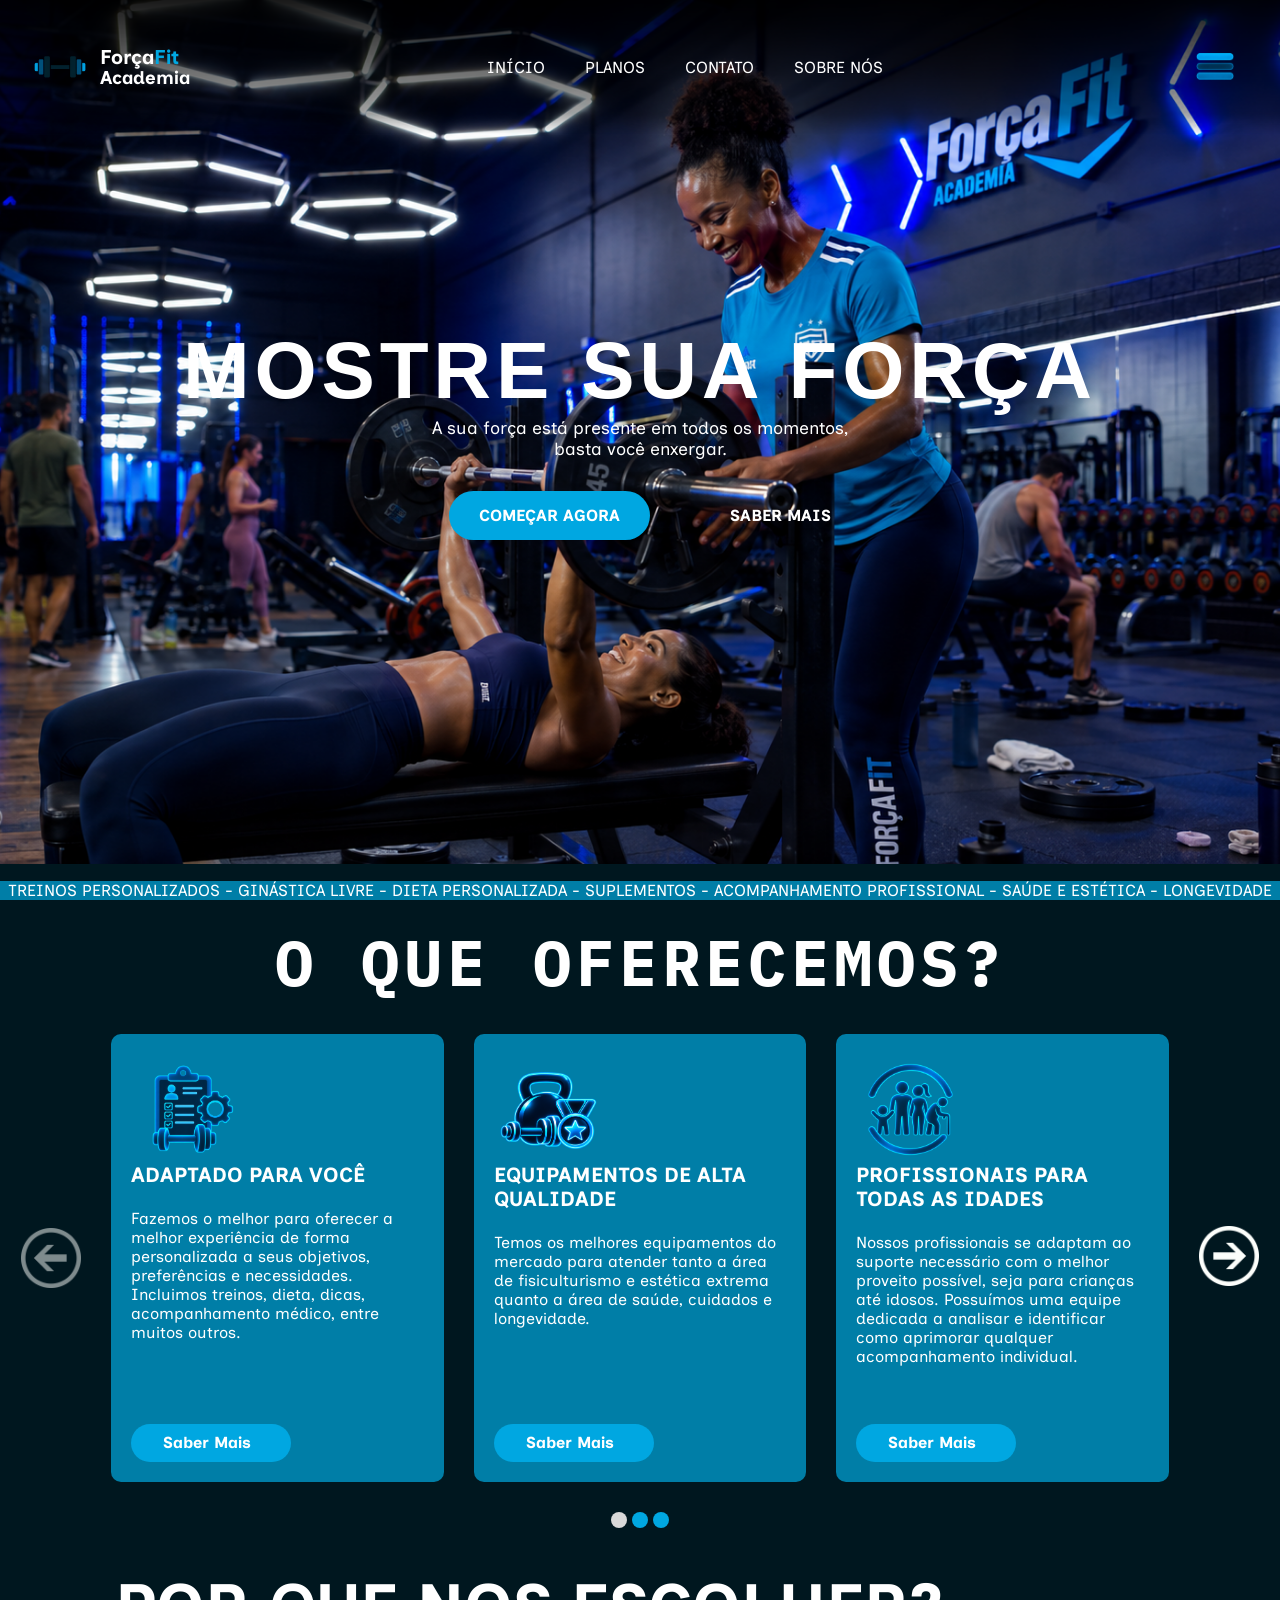
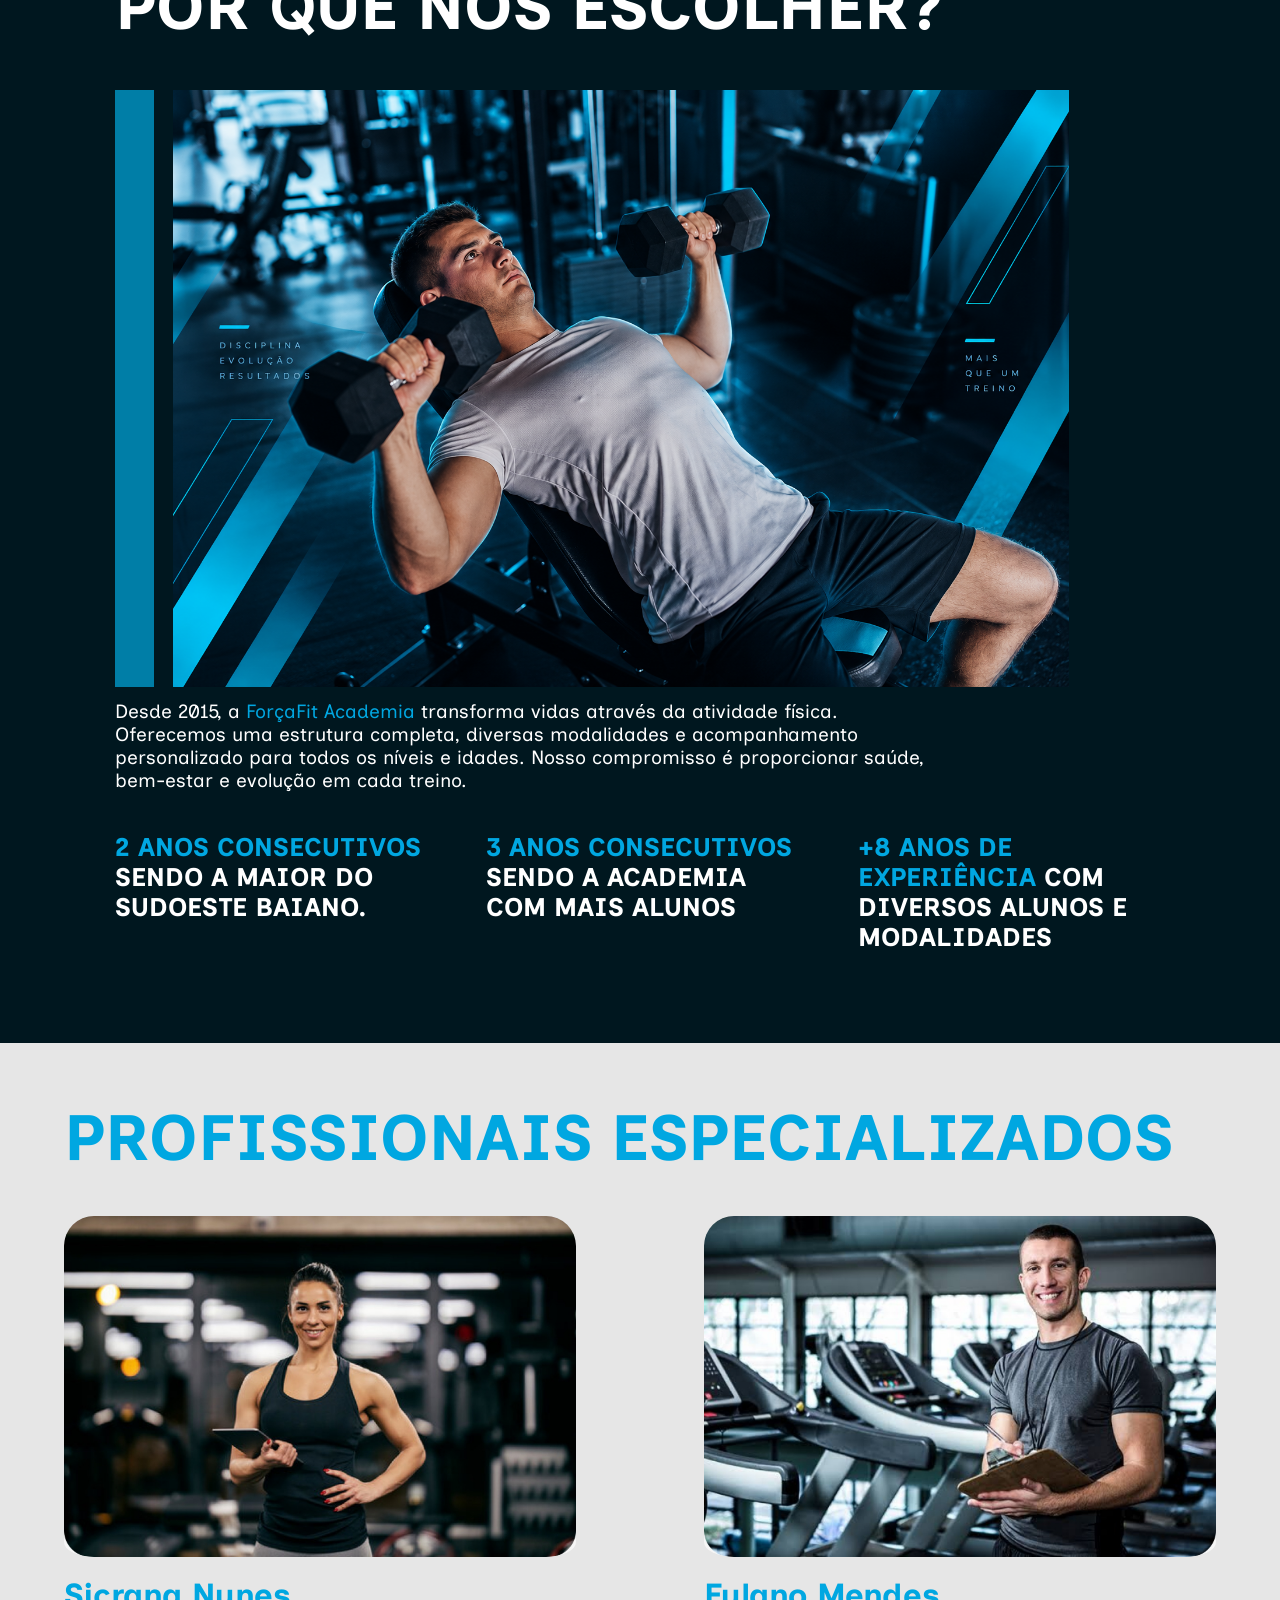
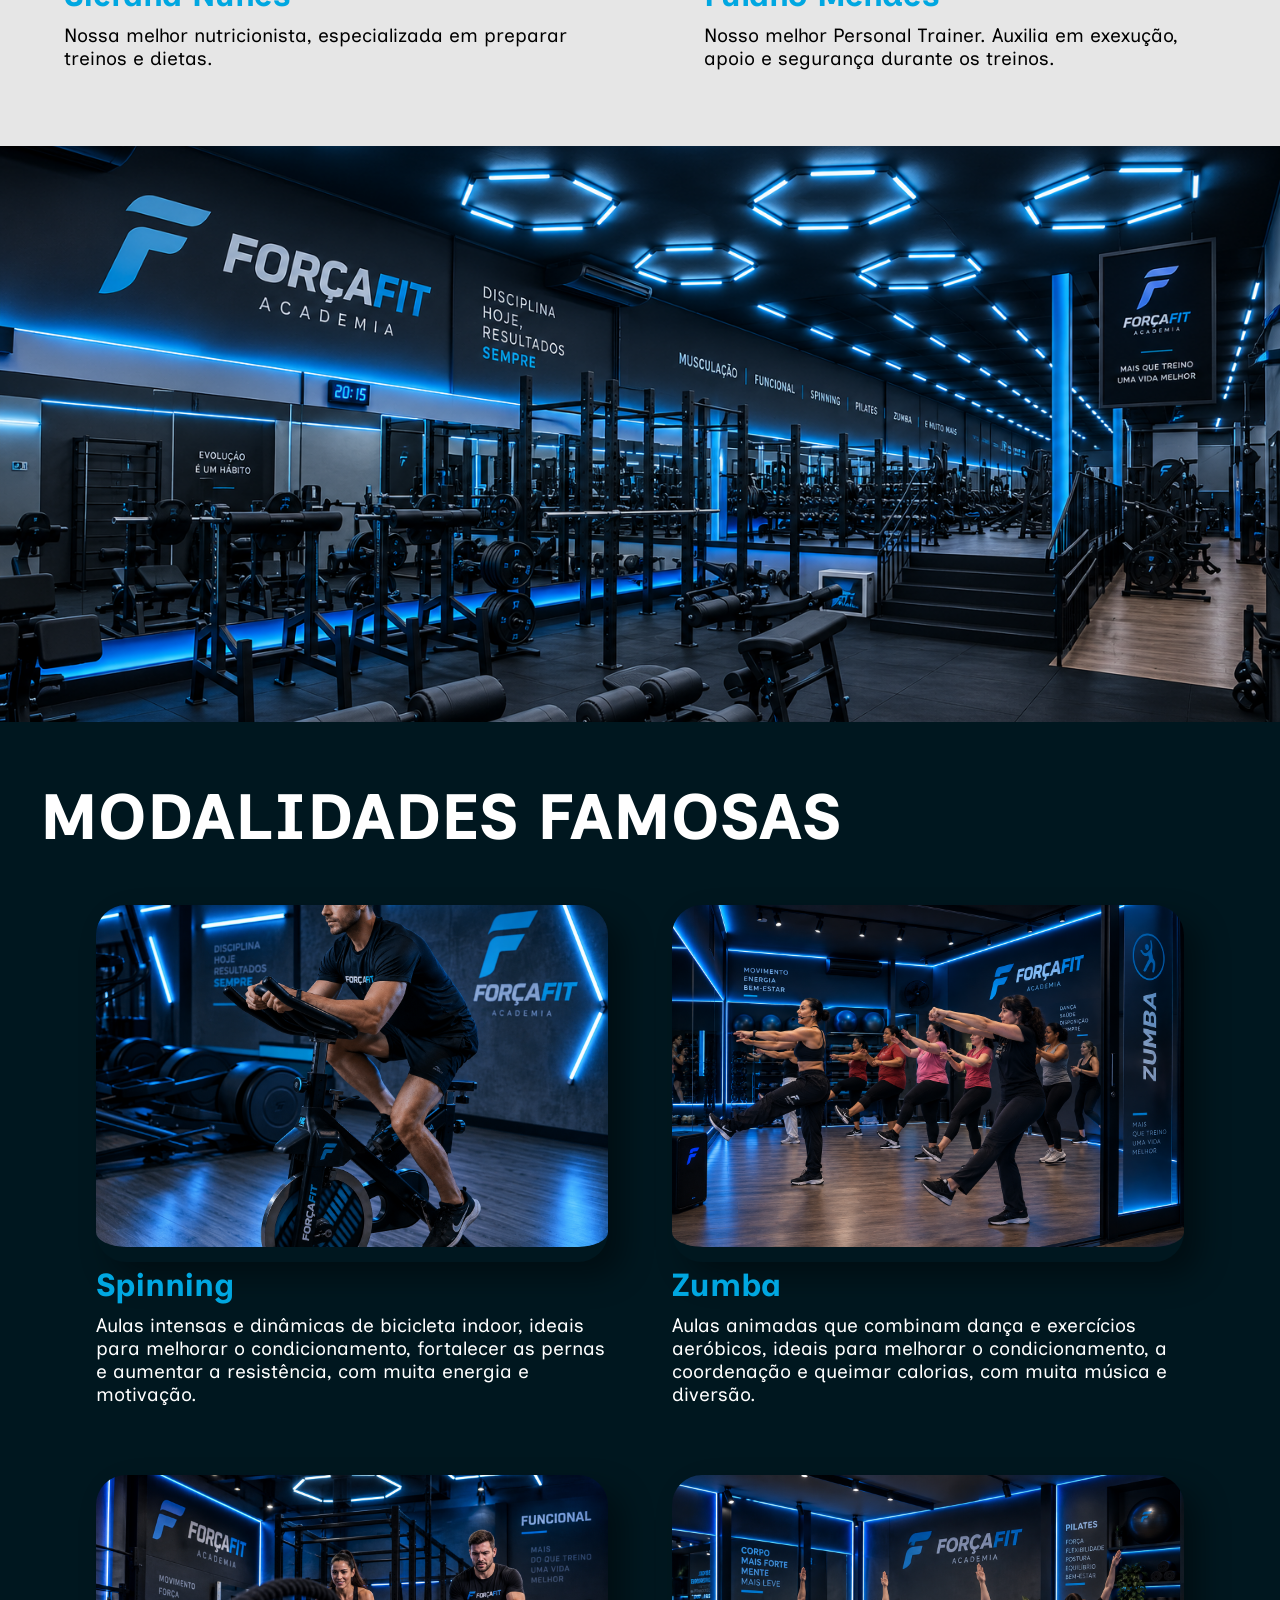
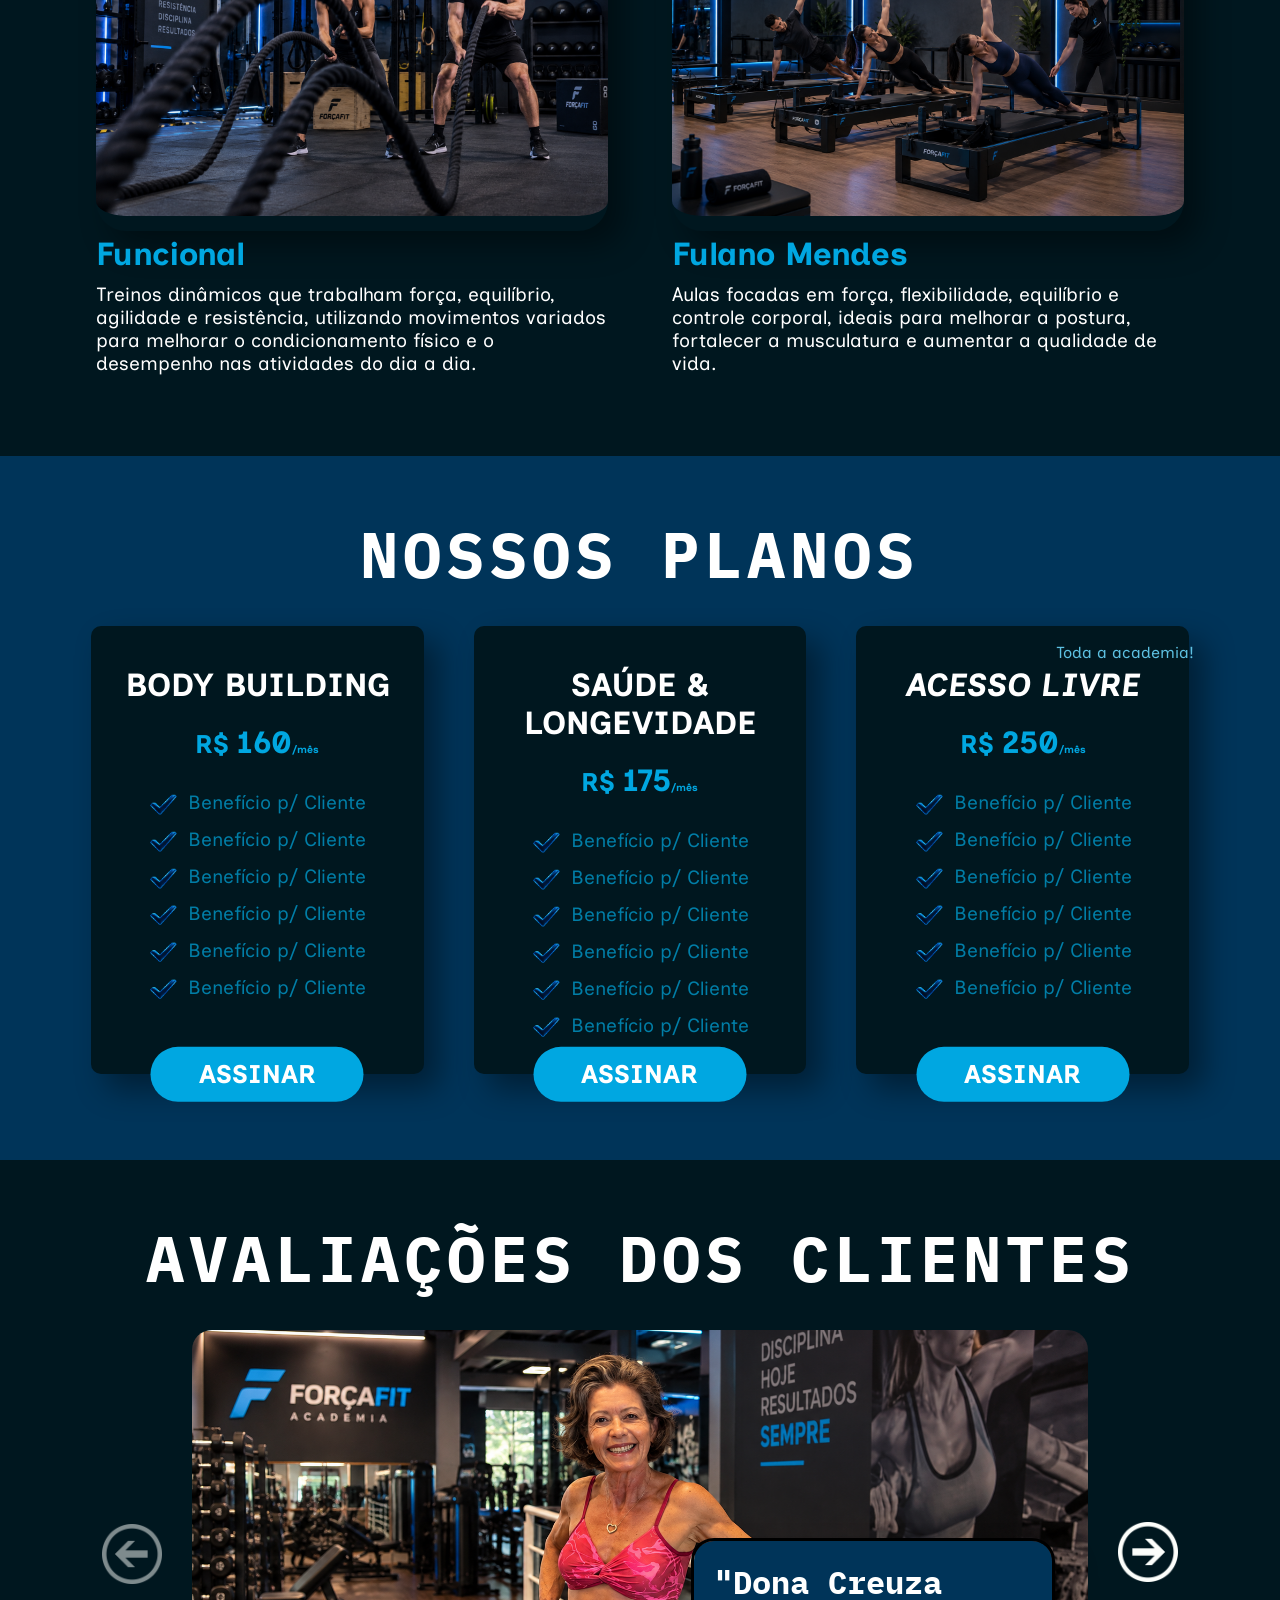
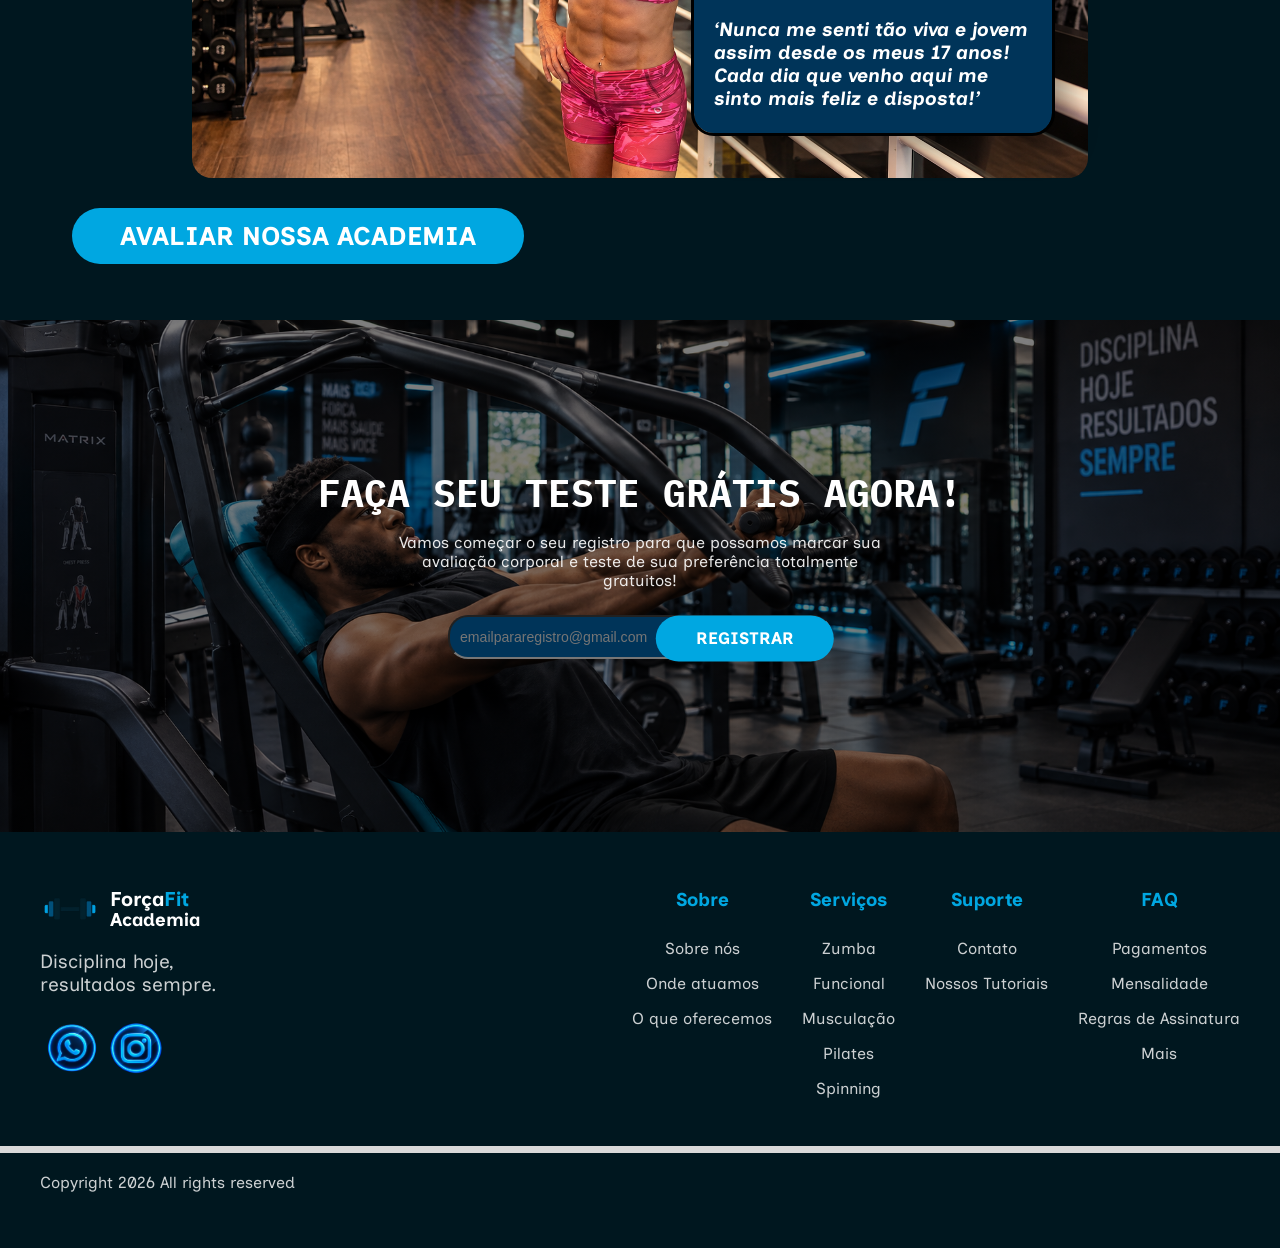
==== index.html @ 5129a32f "Lançamento" ====
<!DOCTYPE html>
<html lang="pt-br">
<head>
    <meta charset="UTF-8">
    <title>Página Inicial</title>

    <link rel="stylesheet" href="style.css">
    <link rel="preconnect" href="https://fonts.googleapis.com">
    <link rel="preconnect" href="https://fonts.gstatic.com" crossorigin>
    <link href="https://fonts.googleapis.com/css2?family=Inclusive+Sans:ital,wght@0,300..700;1,300..700&display=swap" rel="stylesheet">

    <link rel="preconnect" href="https://fonts.googleapis.com">
    <link rel="preconnect" href="https://fonts.gstatic.com" crossorigin>
    <link href="https://fonts.googleapis.com/css2?family=IBM+Plex+Mono:ital,wght@0,100;0,200;0,300;0,400;0,500;0,600;0,700;1,100;1,200;1,300;1,400;1,500;1,600;1,700&family=Inclusive+Sans:ital,wght@0,300..700;1,300..700&display=swap" rel="stylesheet">      
</head>
<body>

    <header id="cabecalho">
        <a href="index.html" class="logoacademia">
            <img src="Icones/Ícone de Halteres em Azul Turquesa.png">
            <div class="logotexto">
                <span class="linha1texto">Força<span class="azuldestaque">Fit</span></span>
                <span class="linha2texto">Academia</span>
            </div>
        </a>
        <nav>
            <ul class="menu">   
                <li><a href="index.html">INÍCIO</a></li>
                <li><a href="Páginas/planos.html">PLANOS</a></li>
                <li><a href="Páginas/contato.html">CONTATO</a></li>
                <li><a href="Páginas/sobre.html">SOBRE NÓS</a></li>
            </ul>
        </nav>
        <a href="/index.html"><img src="Icones/Ícone de menu neon azul.png" class="iconmenu"></a>
    </header>

    <main id="inicio">
    <h1 class="tituloprincipal">MOSTRE SUA FORÇA</h1>
    <p class="subtitulo">A sua força está presente em todos os momentos, basta você enxergar.</p>

    <div id="botoes-inicio">
        <a href="Páginas/planos.html" id="botao-principal">COMEÇAR AGORA</a>
        <a href="Páginas/sobre.html" id="botao-secundario">SABER MAIS</a>
    </div>

    <div id="trilho">TREINOS PERSONALIZADOS - GINÁSTICA LIVRE - DIETA PERSONALIZADA - SUPLEMENTOS - ACOMPANHAMENTO PROFISSIONAL - SAÚDE E ESTÉTICA - LONGEVIDADE</div>
    </main>

    <section id="areaprincipal">
        <div class="conteudo">
            <div id="principaisqualidades">
                <h1 class="titulo-centro">O QUE OFERECEMOS?</h1>
                <div class="qualidades">
                <img src="Icones/seta.png" class="botaonav">

                <div class="qualidadeselemento">
                <img src="Icones/Ícone Neon de Treino Personalizado.png" class="iconequalidade">
                <h3>ADAPTADO PARA VOCÊ</h3>
                <p class="subtitulo">Fazemos o melhor para oferecer a melhor experiência de forma personalizada a seus objetivos, preferências e necessidades. Incluimos treinos, dieta, dicas, acompanhamento médico, entre muitos outros.</p>
                <a href="Páginas/sobre.html" class="botaocard">Saber Mais</a>
                </div>
                <div class="qualidadeselemento">
                <img src="Icones/Ícone Neon de Fitness_ Kettlebell, Halter e Medalha.png" class="iconequalidade">
                <h3>EQUIPAMENTOS DE ALTA QUALIDADE</h3>
                <p class="subtitulo">Temos os melhores equipamentos do mercado para atender tanto a área de fisiculturismo e estética extrema quanto a área de saúde, cuidados e longevidade. </p>
                <a href="Páginas/sobre.html" class="botaocard">Saber Mais</a>
                </div>
                <div class="qualidadeselemento">
                <img src="Icones/Ícone Neon de Comunidade para Todas as Idades.png" class="iconequalidade">
                <h3>PROFISSIONAIS PARA TODAS AS IDADES</h3>
                <p class="subtitulo">Nossos profissionais se adaptam ao suporte necessário com o melhor proveito possível, seja para crianças até idosos. Possuímos uma equipe dedicada a analisar e identificar como aprimorar qualquer acompanhamento individual.</p>
                <a href="Páginas/sobre.html" class="botaocard">Saber Mais</a>
                </div>

                <a href="index.html"><img src="Icones/seta.png" class="botaonav2"></a>  
                
                </div>
                <div class="indicadores">
                        <div class="bolinhadestaque"></div>
                        <div class="bolinha"></div>
                        <div class="bolinha"></div>
                </div>
            </div>
            <section id="sobreaacademia">
                <h1 class="titulo">POR QUE NOS ESCOLHER?</h1>
                <div class = "imagemdestaque">
                    <div></div>
                    <img src="Imagens/Força em Azul Retrocesso.png">
                </div>
                <p>Desde 2015, a <span class="azuldestaque">ForçaFit Academia</span> transforma vidas através da atividade física. Oferecemos uma estrutura completa, diversas modalidades e acompanhamento personalizado para todos os níveis e idades. Nosso compromisso é proporcionar saúde, bem-estar e evolução em cada treino.</p>

                <div id="experiencias">
                    <h2 class="sobretitulo"><span class="azuldestaque">2 ANOS CONSECUTIVOS</span> SENDO A MAIOR DO SUDOESTE BAIANO.</h2>
                    <h2 class="sobretitulo"><span class="azuldestaque">3 ANOS CONSECUTIVOS</span> SENDO A ACADEMIA COM MAIS ALUNOS </h2>
                    <h2 class="sobretitulo"><span class="azuldestaque">+8 ANOS DE EXPERIÊNCIA</span> COM DIVERSOS ALUNOS E MODALIDADES</h2>
                </div>
            </section>
        </div>
    </section>

    <section id="areaprofissionais">
        <div class="conteudo">
            <h1 class="titulo"><span class="azuldestaque">PROFISSIONAIS ESPECIALIZADOS</span></h1>
            <div class="profissionais">
                <div class="infoprofissional">
                    <img src="Imagens/sicrana.png">
                    <h2 class="azuldestaque">Sicrana Nunes</h2>
                    <p>Nossa melhor nutricionista, especializada em preparar treinos e dietas.</p>
                </div>
                <div class="infoprofissional">
                    <img src="Imagens/image.png">
                    <h2 class="azuldestaque">Fulano Mendes</h2>
                    <p>Nosso melhor Personal Trainer. Auxilia em exexução, apoio e segurança durante os treinos.</p>
                </div>
            </div>
        </div>
    </section>

    <div id="divisao"></div>

    <section id="areamodalidades">
        <div class="conteudo">
            <h1 class="titulo">MODALIDADES FAMOSAS</h1>
            <div class="modalidades">
                <div class="infomodalidade">
                    <img src="Imagens/Treino Intenso na ForçaFit.png">
                    <h2 class="azuldestaque">Spinning</h2>
                    <p>Aulas intensas e dinâmicas de bicicleta indoor, ideais para melhorar o condicionamento, fortalecer as pernas e aumentar a resistência, com muita energia e motivação.</p>
                </div>
                <div class="infomodalidade">
                    <img src="Imagens/Aula de Zumba em Estúdio Neon.png">
                    <h2 class="azuldestaque">Zumba</h2>
                    <p>Aulas animadas que combinam dança e exercícios aeróbicos, ideais para melhorar o condicionamento, a coordenação e queimar calorias, com muita música e diversão.</p>
                </div>
                <div class="infomodalidade">
                    <img src="Imagens/Treino Funcional com Cordas na ForçaFit.png">
                    <h2 class="azuldestaque">Funcional</h2>
                    <p>Treinos dinâmicos que trabalham força, equilíbrio, agilidade e resistência, utilizando movimentos variados para melhorar o condicionamento físico e o desempenho nas atividades do dia a dia.</p>
                </div>
                <div class="infomodalidade">
                    <img src="Imagens/Estúdio Pilates ForçaFit em Azul.png">
                    <h2 class="azuldestaque">Fulano Mendes</h2>
                    <p>Aulas focadas em força, flexibilidade, equilíbrio e controle corporal, ideais para melhorar a postura, fortalecer a musculatura e aumentar a qualidade de vida.</p>
                </div>
            </div>
        </div>
    </section>

    <section id="areaplanos">
        <div class="conteudo">
            <div id="principaisqualidades">
                <h1 class="titulo-centro">NOSSOS PLANOS</h1>
                <div class="planos">

                <div class="infoplano">
                <h2>BODY BUILDING</h3>
                <h3 class="azuldestaque">R$ <span class="textograudo">160</span><span class="textomiudo">/mês</span></h3>
                
                <ul>
                    <li><img src="Icones/Ícone de Check Neon Futurista.png">Benefício p/ Cliente</li>
                    <li><img src="Icones/Ícone de Check Neon Futurista.png">Benefício p/ Cliente</li>
                    <li><img src="Icones/Ícone de Check Neon Futurista.png">Benefício p/ Cliente</li>
                    <li><img src="Icones/Ícone de Check Neon Futurista.png">Benefício p/ Cliente</li>
                    <li><img src="Icones/Ícone de Check Neon Futurista.png">Benefício p/ Cliente</li>
                    <li><img src="Icones/Ícone de Check Neon Futurista.png">Benefício p/ Cliente</li>
                </ul>

                <a href="Páginas/planos.html" class="botaoplano">ASSINAR</a>


                </div>
                <div class="infoplano">
                <h2>SAÚDE & LONGEVIDADE</h3>
                <h3 class="azuldestaque">R$ <span class="textograudo">175</span><span class="textomiudo">/mês</span></h3>
                
                <ul>
                    <li><img src="Icones/Ícone de Check Neon Futurista.png">Benefício p/ Cliente</li>
                    <li><img src="Icones/Ícone de Check Neon Futurista.png">Benefício p/ Cliente</li>
                    <li><img src="Icones/Ícone de Check Neon Futurista.png">Benefício p/ Cliente</li>
                    <li><img src="Icones/Ícone de Check Neon Futurista.png">Benefício p/ Cliente</li>
                    <li><img src="Icones/Ícone de Check Neon Futurista.png">Benefício p/ Cliente</li>
                    <li><img src="Icones/Ícone de Check Neon Futurista.png">Benefício p/ Cliente</li>
                </ul>

                <a href="Páginas/planos.html" class="botaoplano">ASSINAR</a>


                </div>
                <div class="infoplano">
                <h2><em>ACESSO LIVRE</em></h3>
                <p class="azulclarodestaque">Toda a academia!</p>
                <h3 class="azuldestaque">R$ <span class="textograudo">250</span><span class="textomiudo">/mês</span></h3>
                
                <ul>
                    <li><img src="Icones/Ícone de Check Neon Futurista.png">Benefício p/ Cliente</li>
                    <li><img src="Icones/Ícone de Check Neon Futurista.png">Benefício p/ Cliente</li>
                    <li><img src="Icones/Ícone de Check Neon Futurista.png">Benefício p/ Cliente</li>
                    <li><img src="Icones/Ícone de Check Neon Futurista.png">Benefício p/ Cliente</li>
                    <li><img src="Icones/Ícone de Check Neon Futurista.png">Benefício p/ Cliente</li>
                    <li><img src="Icones/Ícone de Check Neon Futurista.png">Benefício p/ Cliente</li>
                </ul>

                <a href="Páginas/planos.html" class="botaoplano">ASSINAR</a>


                </div>
                </div>
            </div>
        </div>
    </section>

    <section id="areaavaliacao">
        <div class="conteudo">
            <div id="divavaliacao">
                <h1 class="titulo-centro">AVALIAÇÕES DOS CLIENTES</h1>
                <div class="avaliacoes">
                <img src="Icones/seta.png" class="botaonav">

                <div class="imgavaliacao">

                    <div>
                        <h1 class="tituloavaliacao">"Dona Creuza</h1>
                        <p class="textoavaliacao"><em>‘Nunca me senti tão viva e jovem assim desde os meus 17 anos! Cada dia que venho aqui me sinto mais feliz e disposta!’</em></p>
                    </div>

                </div>

                <a href="index.html"><img src="Icones/seta.png" class="botaonav2"></a>  
                
                </div>

                <a href="Páginas/avaliar.html" id="botaoavaliar">AVALIAR NOSSA ACADEMIA</a>
            </div>
        </div>
    </section>

    <section id="areacadastro">
    <h1 class="titulocadastro">FAÇA SEU TESTE GRÁTIS AGORA!</h1>
    <p class="subtitulocadastro">Vamos começar o seu registro para que possamos marcar sua avaliação corporal e teste de sua preferência totalmente gratuitos!</p>

    <form id="formregistro">
        <input type="email" placeholder="emailpararegistro@gmail.com">
        <a href="Páginas/registro.html" id="botaoregistro">REGISTRAR</a>
    <form>
    </section>

    <footer>
        <div class="conteudo">
            <div id="rodape">
                <div id="redesfooter">

                <a href="index.html" class="logoacademia">

                <img src="Icones/Ícone de Halteres em Azul Turquesa.png">

                <div class="logotexto">
                <span class="linha1texto">Força<span class="azuldestaque">Fit</span></span>
                <span class="linha2texto">Academia</span>
                </div>

                </a>

                <p>Disciplina hoje, resultados sempre.</p>

                <div>
                    <a href="Páginas/whatsapp.html"><img src="Icones/Ícone WhatsApp Neon Azul Futurista.png"></a>
                    <a href="https://www.instagram.com/iphonesprimebdo/"><img src="Icones/Ícone Instagram Neon Azul Glossy.png"></a>
                </div>
                </div>

                <div id="opcoesrodape">
                    <div>
                        <h3 class="azuldestaque">Sobre</h3>
                        <ul>
                            <li><a href="Páginas/sobre.html">Sobre nós</a></li>
                            <li><a href="Páginas/sobre.html">Onde atuamos</a></li>
                            <li><a href="Páginas/sobre.html">O que oferecemos</a></li>
                        </ul>
                    </div>
                    <div>
                        <h3 class="azuldestaque">Serviços</h3>
                        <ul>
                            <li><a href="Páginas/planos.html">Zumba</a></li>
                            <li><a href="Páginas/planos.html">Funcional</a></li>
                            <li><a href="Páginas/planos.html">Musculação</a></li>
                            <li><a href="Páginas/planos.html">Pilates</a></li>
                            <li><a href="Páginas/planos.html">Spinning</a></li>
                        </ul>
                    </div>
                    <div>
                        <h3 class="azuldestaque">Suporte</h3>
                        <ul>
                            <li><a href="Páginas/sobre.html">Contato</a></li>
                            <li><a href="Páginas/sobre.html">Nossos Tutoriais</a></li>
                        </ul>
                    </div>
                    <div>
                        <h3 class="azuldestaque">FAQ</h3>
                        <ul>
                            <li><a href="Páginas/sobre.html">Pagamentos</a></li>
                            <li><a href="Páginas/sobre.html">Mensalidade</a></li>
                            <li><a href="Páginas/sobre.html">Regras de Assinatura</a></li>
                            <li><a href="Páginas/sobre.html">Mais</a></li>
                        </ul>
                    </div>
                </div>
            </div>

            <div id="divisaocopyright"> <!--divisão pro copyright tlgd--> </div>
            <p>Copyright 2026 All rights reserved</p>
        </div>
    </footer>

</body>
</html>
---- style.css ----
*
{
    padding: 0;
    margin: 0;
    box-sizing: border-box;
}

body {
  font-family: "Inclusive Sans", sans-serif;
}

#cabecalho {
    position: fixed;
    top: 0;
    left: 0;
    width: 100%;
    box-sizing: border-box;
    padding: 30px 30px;
    display: flex;
    justify-content: space-between;
    align-items: center;
    background: linear-gradient(to bottom, rgba(0, 0, 0, 0.9), rgba(0, 0, 0, 0.35) 85%, rgba(0, 0, 0, 0) 100%);
    z-index: 10;
}

.logoacademia {
    display: flex;
    align-items: center;
    gap: 10px;
    text-decoration: none;
    color: white;
}

.logoacademia img {
    width: 60px;
}

.logotexto {
    display: flex;
    flex-direction: column;
    line-height: 1.1;
}

.linha1texto {
    font-size: 1.25rem;
    font-weight: bold;
}

.linha2texto {
    font-size: 1.15rem;
    font-weight: bold;
}

.azuldestaque {
    color: #00A7E1;
}

.menu {
    display: flex;
    gap: 40px;
    list-style: none;
    margin: 0;
    padding: 0;
}

.menu a{
    color: white;
    text-decoration: none;
}

.iconmenu {
    width: 70px;
    height: 70px;
}

#inicio
{
    background-image: url("Imagens/MainImg.png");
    background-size: cover;
    background-position: 75% center;

    min-width: 100vh;
    min-height: 96vh;

    display: flex;
    align-items: center;
    flex-direction: column;
    justify-content: center;
    text-align: center;

    color: white;
}

.tituloprincipal
{
    font-size: 5rem;
    font-family: Impact, sans-serif;
    font-style: normal; 
    letter-spacing: .3rem;
}

.subtitulo
{
    font-size: 1.1rem;
    max-width: 28rem;
}

#botoes-inicio {
  padding-top: 2rem;
  display: flex;
  align-items: center;
  gap: 80px;
}

#botao-principal {
  background-color: #00A7E1;
  color: white;
  text-decoration: none;
  padding: 15px 30px;
  border-radius: 30px;
  font-weight: bold;
}

#botao-secundario {
  color: white;
  text-decoration: none;
  font-weight: bold;
}

#trilho {
    background-color: #007EA7;
    position: absolute;
    bottom: 0;
    width: 100%;
    z-index: 2;
    font-size: 1rem;
}

#areaprincipal
{
    background-color: #00171F; 
    color: white;
    z-index: 3;
}

.conteudo 
{
    display: flex;
    flex-direction: column;
    align-items: center;
    gap: 20px;
    padding: 3.5rem 2.5rem; 
}

.qualidades
{
    padding: 30px;
    display: flex;
    flex-direction: row;
    align-items: center;
    gap: 30px;
}

.qualidadeselemento
{
    display: flex;
    flex-direction: column;
    width: 26vw;
    min-height: 35vw;
    aspect-ratio: 1 / 1;
    border-radius: 10px;
    background-color: #007EA7;
    padding: 20px;
    overflow: hidden; /* olha só, isso aqui é bom para esconder conteúdo de dentro que querer sair (caso mexa na janela) */
}

.qualidadeselemento > a
{
    margin-top: auto;
}

.qualidadeselemento > h3
{
    font-size: 1.6vw;
    padding-bottom: 1.4rem;
}

.qualidadeselemento > p
{
    font-size: 1.25vw;
    padding-bottom: 1.8rem;
}

.iconequalidade
{
    width: 8.5vw;
}

.botaocard {
  background-color: #00A7E1;
  color: white;
  text-decoration: none;
  max-width: 10rem;
  max-height: 5rem;
  padding: .6rem 2rem;
  border-radius: 30px;
  font-weight: bold;
}

.titulo
{
    align-self: flex-start;
    font-size: 4rem;
    font-style: normal; 
}

.botaonav
{
    width: 60px;
    height: 60px;
    filter: invert(1);
    opacity: .5;
}

.botaonav2 
{
    width: 60px;
    height: 60px;
    /* precisei usar esse tal de "filter" porque não achei a imagem certa pra colocar */
    filter: invert(1);
    transform: rotate(180deg);
}

.indicadores
{
    display: flex;
    flex-direction: row;
    align-items: center;
    gap: 5px;
}

.bolinha {
  width: 1rem;
  height: 1rem;
  background-color: #00A7E1;
  border-radius: 50%;
}
.bolinhadestaque {
  width: 1rem;
  height: 1rem;
  background-color: #D9D9D9;
  border-radius: 50%;
}

#principaisqualidades
{
    display: flex;
    flex-direction: column;
    align-items: center;
}

#sobreaacademia
{
    padding: 20px 0;
    display: flex;
    flex-direction: column;
    align-items: start;
}

.imagemdestaque
{
    display: flex;
    flex-direction: row;
    gap: 1.5vw;
    padding: 3.5vw 0 1vw;
}

.imagemdestaque > img
{
    width: 70vw;
    max-height: 80vw;
}

.imagemdestaque > div
{
    min-height: 30vw;
    max-height: 80vw;
    width: 3vw;
    background-color: #007EA7;
}

#sobreaacademia > p
{
    max-width: 65vw;
    font-size: 1.5vw;
}

#experiencias
{
    padding: 40px 0 15px;
    display: flex;
    flex-direction: row;
    gap: 5vw;
}

#experiencias > h2
{
    font-size: 2vw;
    max-width: 24vw;
}

#areaprofissionais
{
    display: flex;
    flex-direction: column;
    align-items: center;
    background-color: #E6E6E6;
}

.profissionais
{
    display: flex;
    flex-direction: row;
    justify-content: center;
    gap: 10vw;
    background-color: #E6E6E6;
}

.infoprofissional
{
    padding: 20px 0;
    max-width: 40vw;
}

.infoprofissional > img 
{
    max-width: 40vw;
    border-radius: 30px;
    padding-bottom: 15px;
}

.infoprofissional > h2
{
    font-size: 2.5vw;
    padding-bottom: 10px;
}

.infoprofissional > p 
{
    font-size: 1.5vw;
}

.azulclarodestaque
{
    color: #5DC1E2;
}

#divisao
{
    background-image: url(Imagens/Academia\ ForçaFit\ em\ Azul\ Neon.png);
    background-size: cover;
    background-position: center 35%;
    min-height: 45vw;
}

#areamodalidades
{
    display: flex;
    flex-direction: column;
    align-content: center;
    background-color: #00171F;
    color: white;
}

.modalidades
{
    display: flex;
    flex-direction: row;
    flex-wrap: wrap;
    justify-content: center;
    padding: 25px 0;
    gap: 5vw;
    background-color: #00171F;
}

.infomodalidade
{
    padding: 5px 0 0;
    max-width: 40vw;
}

.infomodalidade > img 
{
    max-width: 40vw;
    border-radius: 30px;
    padding-bottom: 15px;
    box-shadow: 15px 15px 30px rgba(0, 0, 0, 0.4);
}

.infomodalidade > h2
{
    font-size: 2.5vw;
    padding-bottom: 10px;
}

.infomodalidade > p 
{
    font-size: 1.5vw;
    color: white;
}

#areaplanos
{
    background-color: #003459;
    color: white;
}

.titulo-centro
{
    align-self: center;
    font-size: 4rem;
    font-style: normal;
    font-family: "IBM Plex Mono", monospace;
    letter-spacing: 5px;
}

.planos
{
    padding: 30px;
    display: flex;
    flex-direction: row;
    flex-wrap: wrap;
    align-items: center;
    gap: 50px;
}

.infoplano
{
    position: relative;
    display: flex;
    flex-direction: column;
    align-items: center;
    width: 26vw;
    min-height: 35vw;
    aspect-ratio: 1 / 1;
    border-radius: 10px;
    background-color: #00171F;
    padding: 20px;
    box-shadow: 15px 15px 30px rgba(0, 0, 0, 0.4);
}

.infoplano > h2
{
    font-size: 2.5vw;
    margin-top: 20px;
    margin-bottom: 20px;
    text-align: center;
}

.infoplano > h3
{
    font-size: 2vw;
    margin-bottom: 30px;
}

.infoplano > ul
{
    list-style: none;
    text-align: center;
    padding-bottom: 20px;

    max-width: 20vw;
    max-height: 25vw;

    overflow: hidden; /* esconder se a lista sair vazando do quadrado*/
}

.infoplano li
{
    color: #007EA7;
    font-size: 1.5vw;
    margin-bottom: .8vw;

    display: flex;
    flex-direction: row;
    gap: 10px;
}

.infoplano > ul > li > img
{
    max-width: 30px;
}

.infoplano > p
{
    position: absolute;
    left: 60%;
    bottom: 92%;

    min-width: 12vw;
}

.botaoplano
{
    position: absolute;
    bottom: 0;                     
    left: 50%;                       
    transform: translate(-50%, 50%);

    background-color: #00A7E1;
    color: white;
    text-decoration: none;
    padding: .8rem 3rem;
    border-radius: 30px;
    font-weight: bold;
    font-size: 2vw;
    text-align: center;
    white-space: nowrap; /* aqui é um comando q achei para o texto não quebrar quando tiver apertado, ficou melhor quando a janela é pequena */
}

.textomiudo
{
    font-size: .8vw;
}

.textograudo
{
    font-size: 2.4vw;
}

#areaavaliacao
{
    background-color: #00171F;
    color: white;
}

.avaliacoes
{
    padding: 30px;
    display: flex;
    flex-direction: row;
    align-items: center;
    gap: 30px;
}

#divavaliacao
{
    display: flex;
    flex-direction: column;
    align-items: center;
}

#botaoavaliar
{
    align-self: self-start;                   

    background-color: #00A7E1;
    color: white;
    text-decoration: none;
    padding: .8rem 3rem;
    border-radius: 30px;
    font-weight: bold;
    font-size: 2vw;
    text-align: center;
}

.imgavaliacao
{
    position: relative;

    background-image: url("Imagens/Treino\ com\ força\ e\ confiança.png");
    background-size: cover;

    min-width: 70vw;
    height: 35vw;

    background-position: 10%;

    border-radius: 20px;
}

.imgavaliacao > div
{
    width: 28vw;
    height: 15vw;

    border-radius: 20px;
    outline: black solid 3px;

    position: absolute;
    left: 56%;
    bottom: 10%;

    padding: 20px;

    background-color: #003459;
    box-shadow: 15px 15px 30px rgba(0, 0, 0, 0.4);
}

.tituloavaliacao
{
    font-family: "IBM Plex Mono", monospace;
    font-size: 2.5vw;

    margin-bottom: 15px;
}

.textoavaliacao
{
    font-family: "Inclusive Sans", sans-serif;
    font-size: 1.5vw;
    font-weight: bold;

    max-width: 25vw;

    margin-bottom: 15px;
}

#areacadastro
{
    background-image: linear-gradient(rgba(0, 0, 0, 0.5), rgba(0, 0, 0, 0.5)), url('Imagens/Pressão\ e\ disciplina\ na\ academia.png');
    background-size: cover;
    background-position: 75% center;

    min-height: 40vw;

    display: flex;
    align-items: center;
    flex-direction: column;
    justify-content: center;
    text-align: center;

    color: white;
}

.titulocadastro
{
    font-family: "IBM Plex Mono", monospace;
    font-size: 3vw;

    margin-bottom: 15px;
}

.subtitulocadastro
{
    max-width: 40vw;
    color: rgba(255, 255, 255, 0.9); /* Preto com 50% de transparência */
}

#formregistro
{
    position: relative;

    display: flex;
    flex-direction: row;

    margin: 25px;
}

#formregistro > input
{
    padding: 12px 10px;
    min-width: 30vw;
    border-radius: 20px;
    
    background-color: #003459;
    color: rgba(255,255,255, .9);
    font-size: 1.1vw;
}

#formregistro > a
{
    position: absolute;
    right: 0;
    transform: translate(1%, 1%);
}

#botaoregistro {
  background-color: #00A7E1;
  color: white;
  text-decoration: none;
  padding: 13px 40px;
  border-radius: 30px;
  font-weight: bold;
  font-size: 1.3vw;
}

footer
{
    background-color: #00171F;
    min-height: 25vw;
    color: rgba(255, 255, 255, .8);

}

footer img
{
    max-width: 5vw;
}

footer a
{
    text-decoration: none;
    color: inherit;
}

#rodape
{
    display: flex;
    flex-direction: row;
    justify-content: space-between;

    padding-bottom: 20px;

    min-width: 100%;
}

#redesfooter 
{
    display: flex;
    flex-direction: column;
    gap: 20px;
}

#redesfooter > p
{
    font-size: 1.5vw;
    max-width: 15vw;
}

#redesfooter > div
{
    display: flex;
    flex-direction: row;
}

#opcoesrodape
{
    display: flex;
    flex-direction: row;
    gap: 30px;

    text-align: center;
}

#opcoesrodape h3
{
    margin-bottom: 20px;
}

#opcoesrodape ul
{
    list-style: none;
    text-align: center;
}

#opcoesrodape li
{
    padding: 8px 0;
}

#divisaocopyright
{
    width: 100vw;
    height: .6vw;
    background-color: #D9D9D9;
}

footer > .conteudo > p
{
    align-self: flex-start;
}
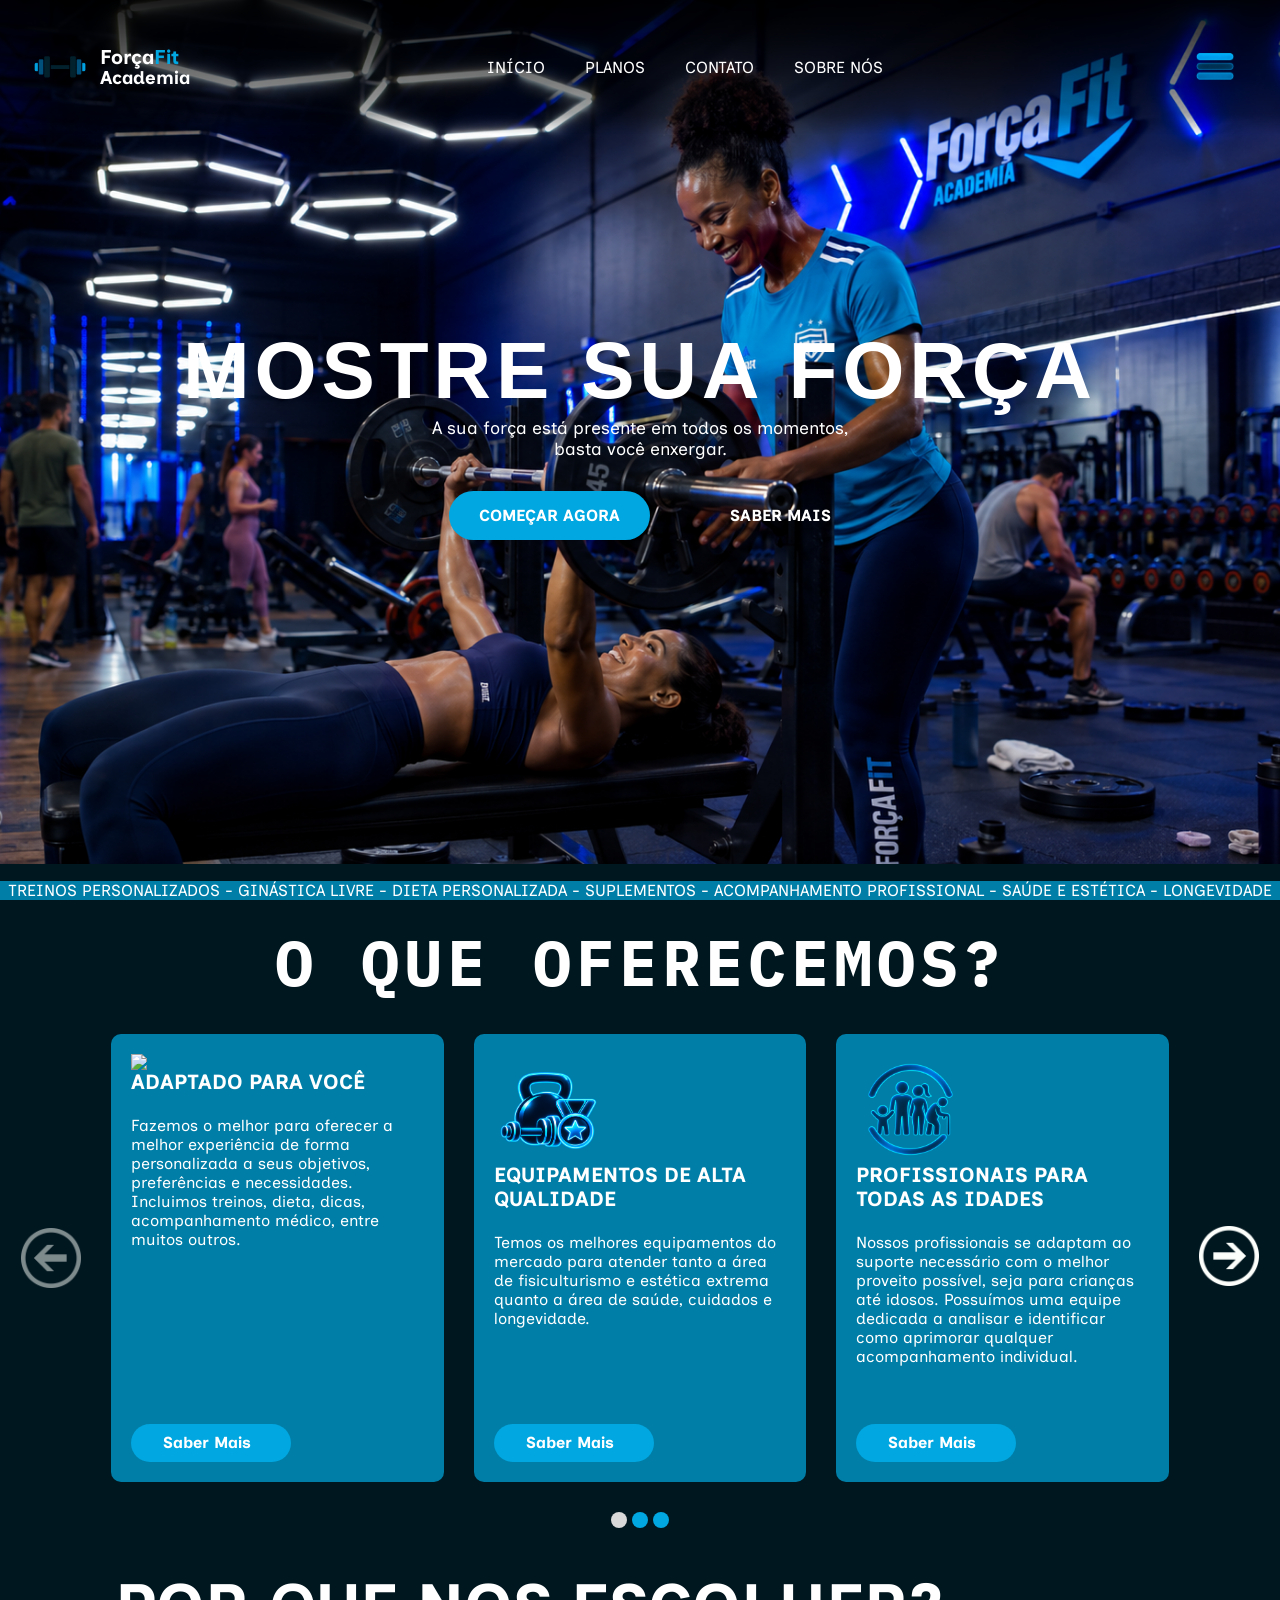
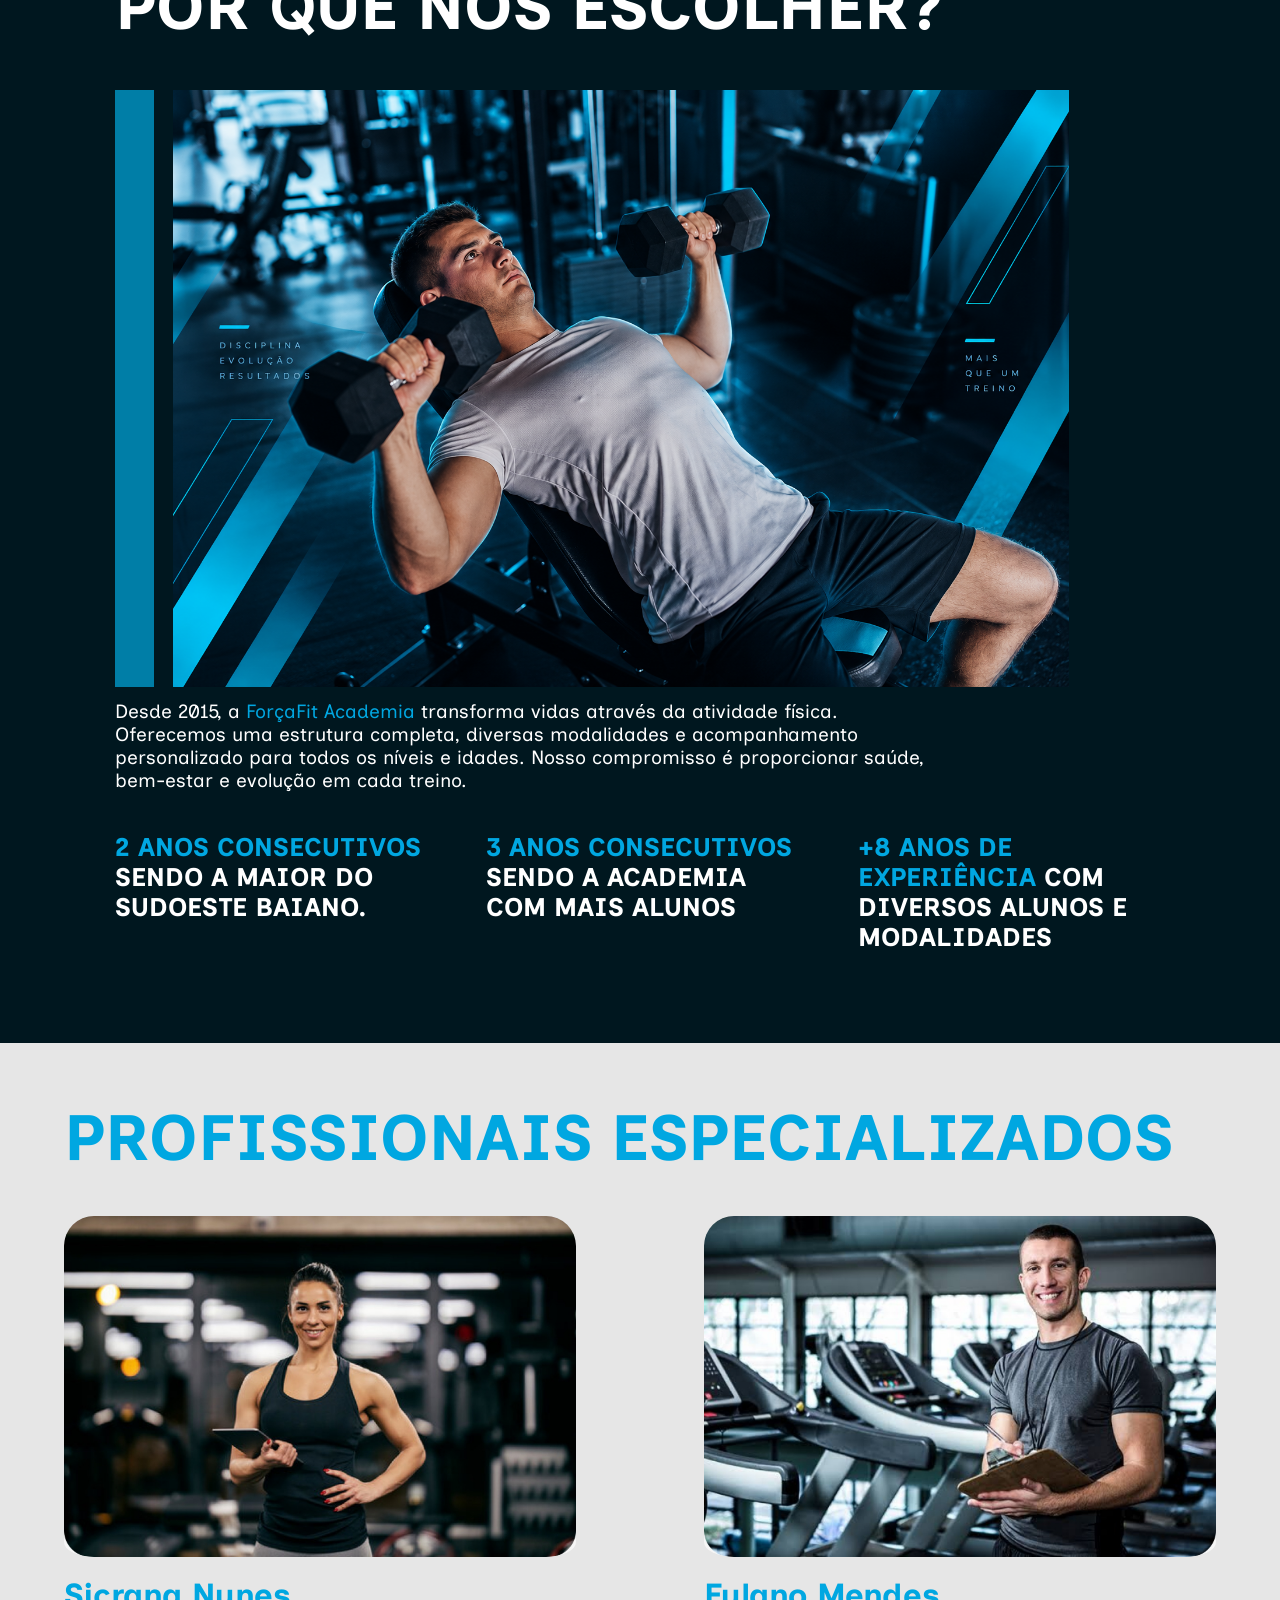
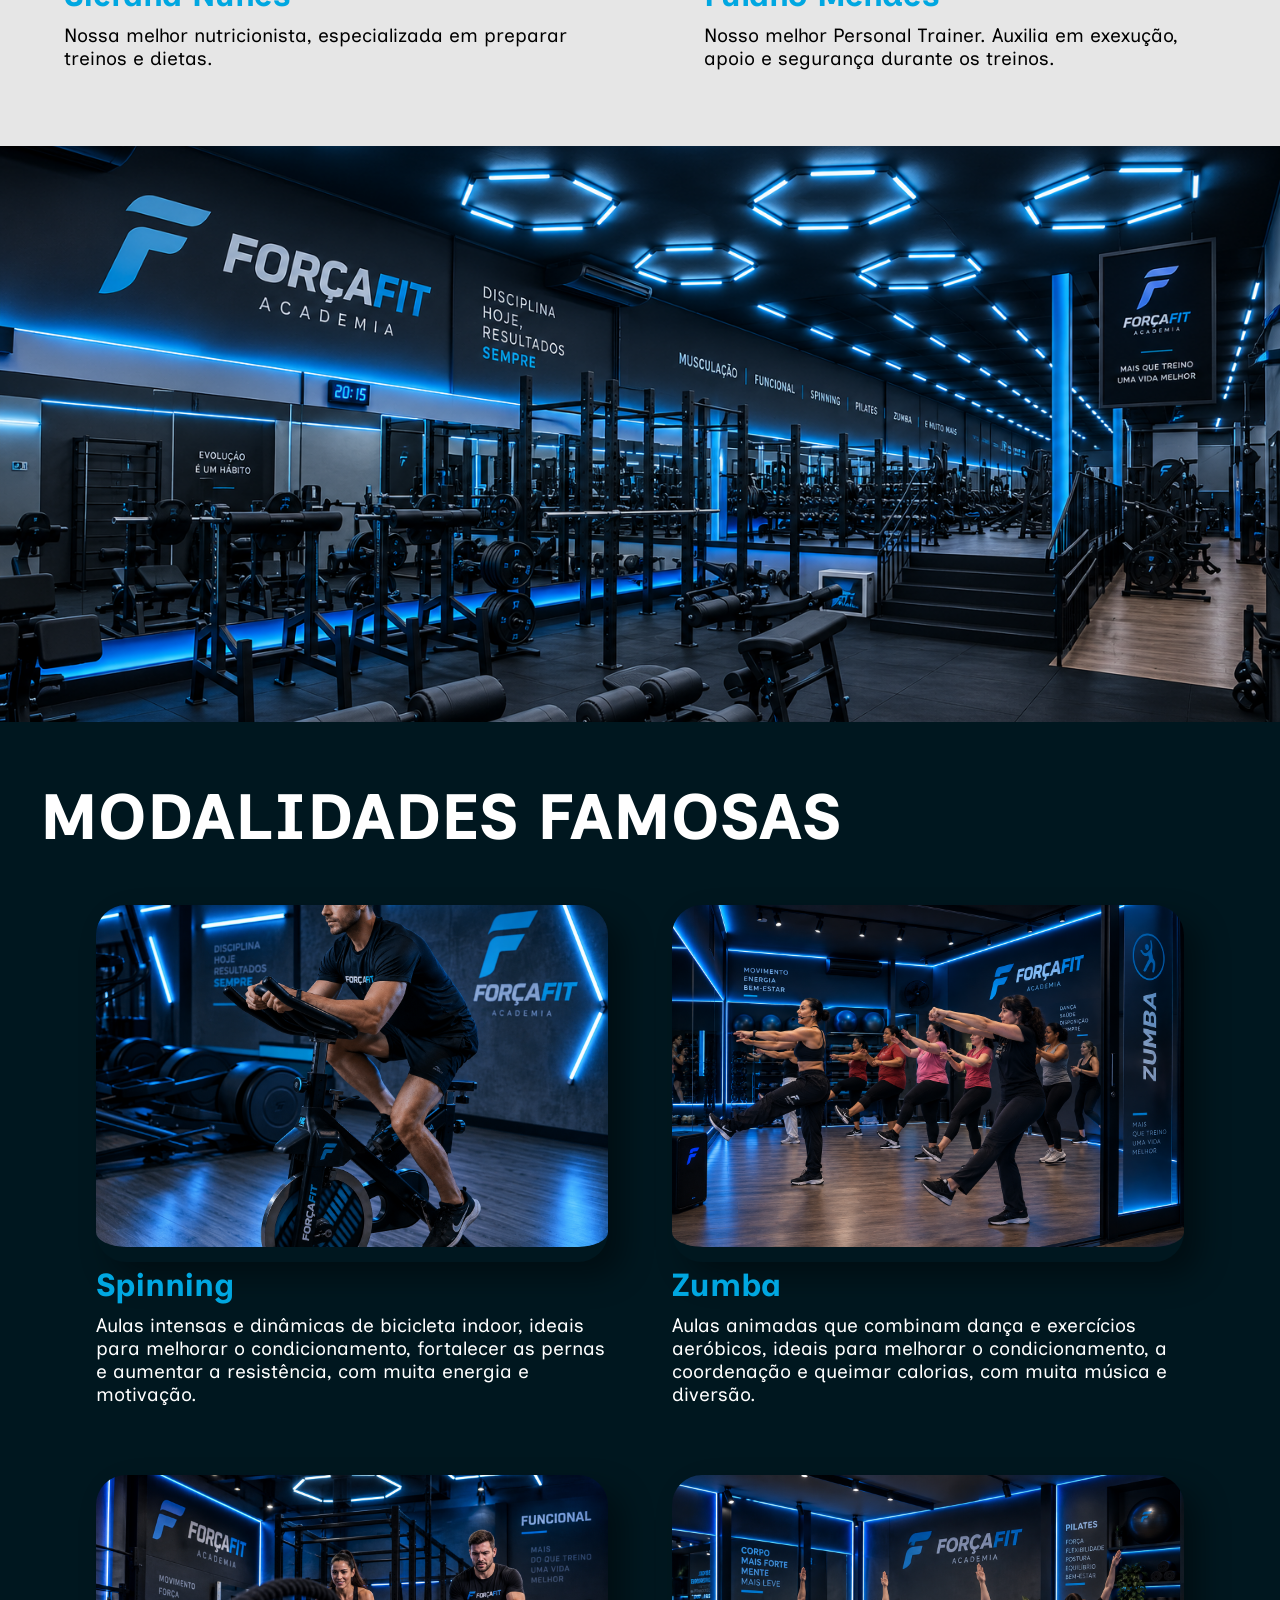
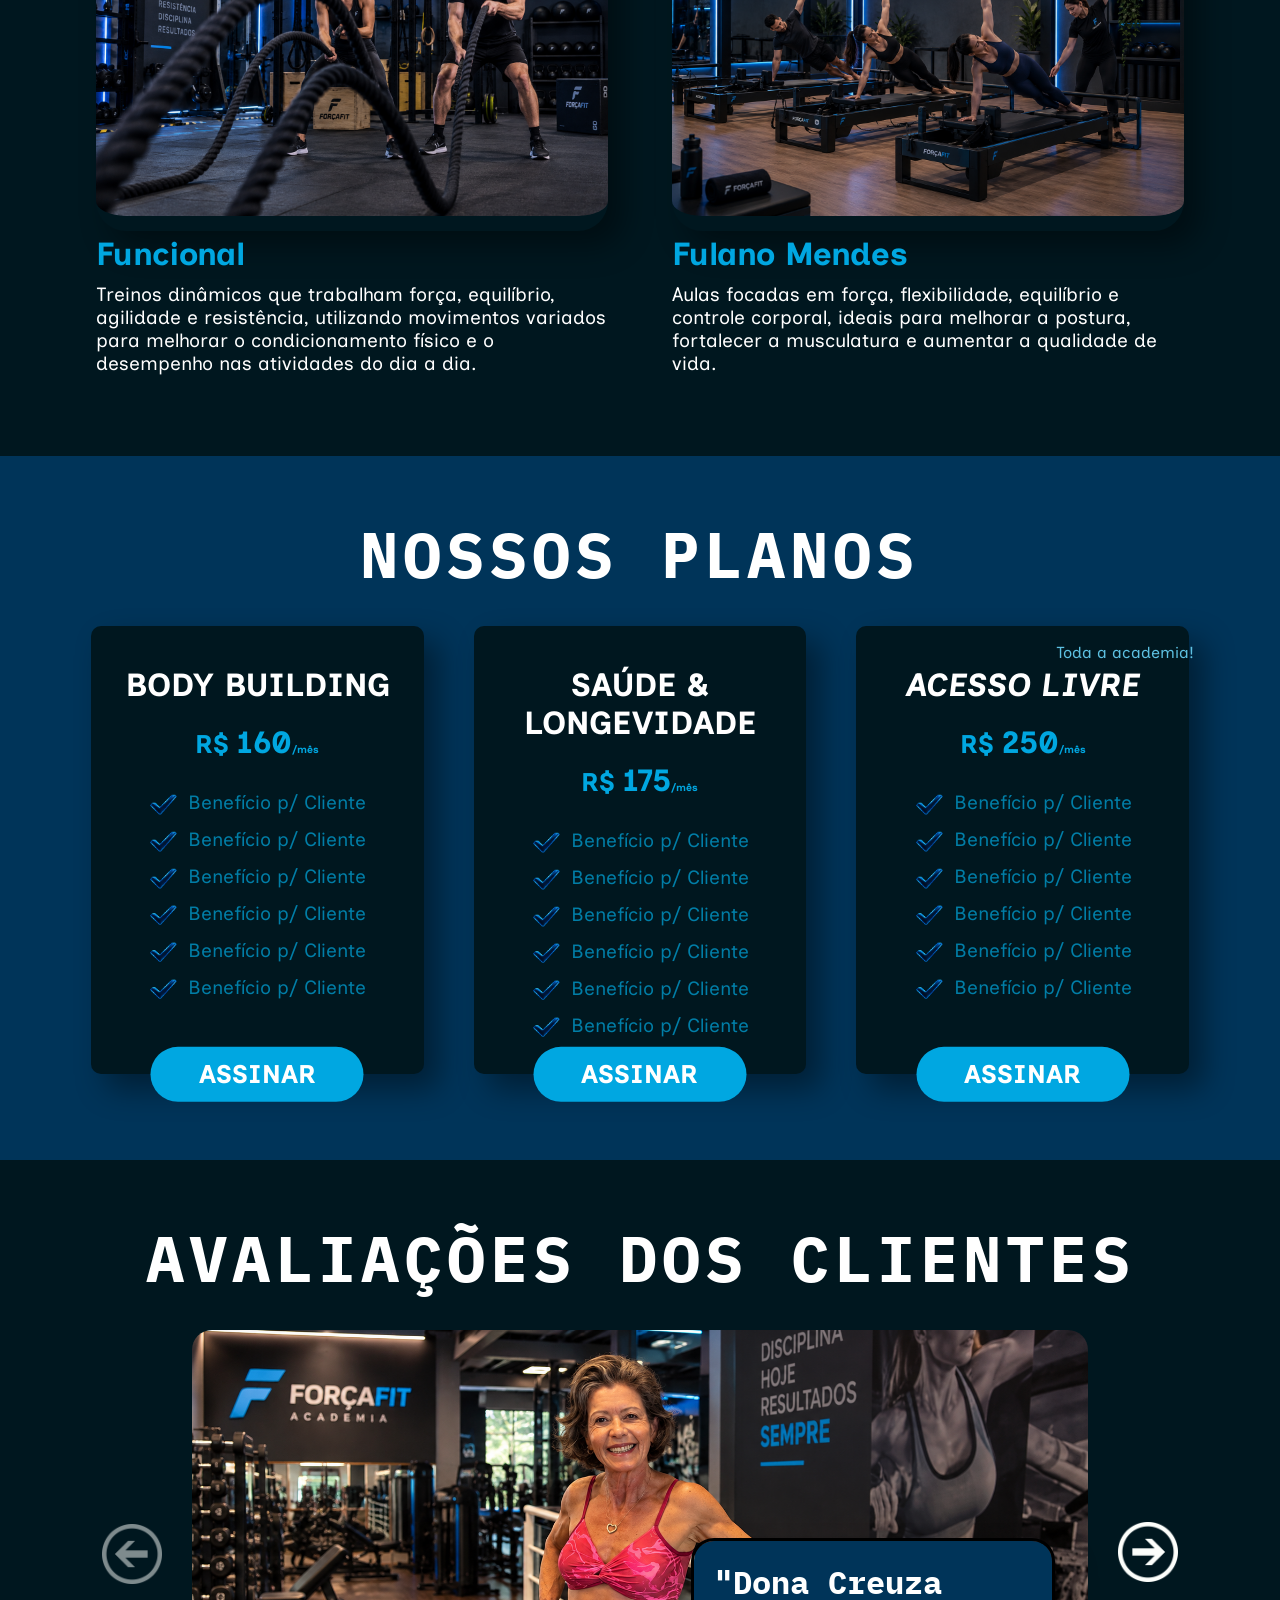
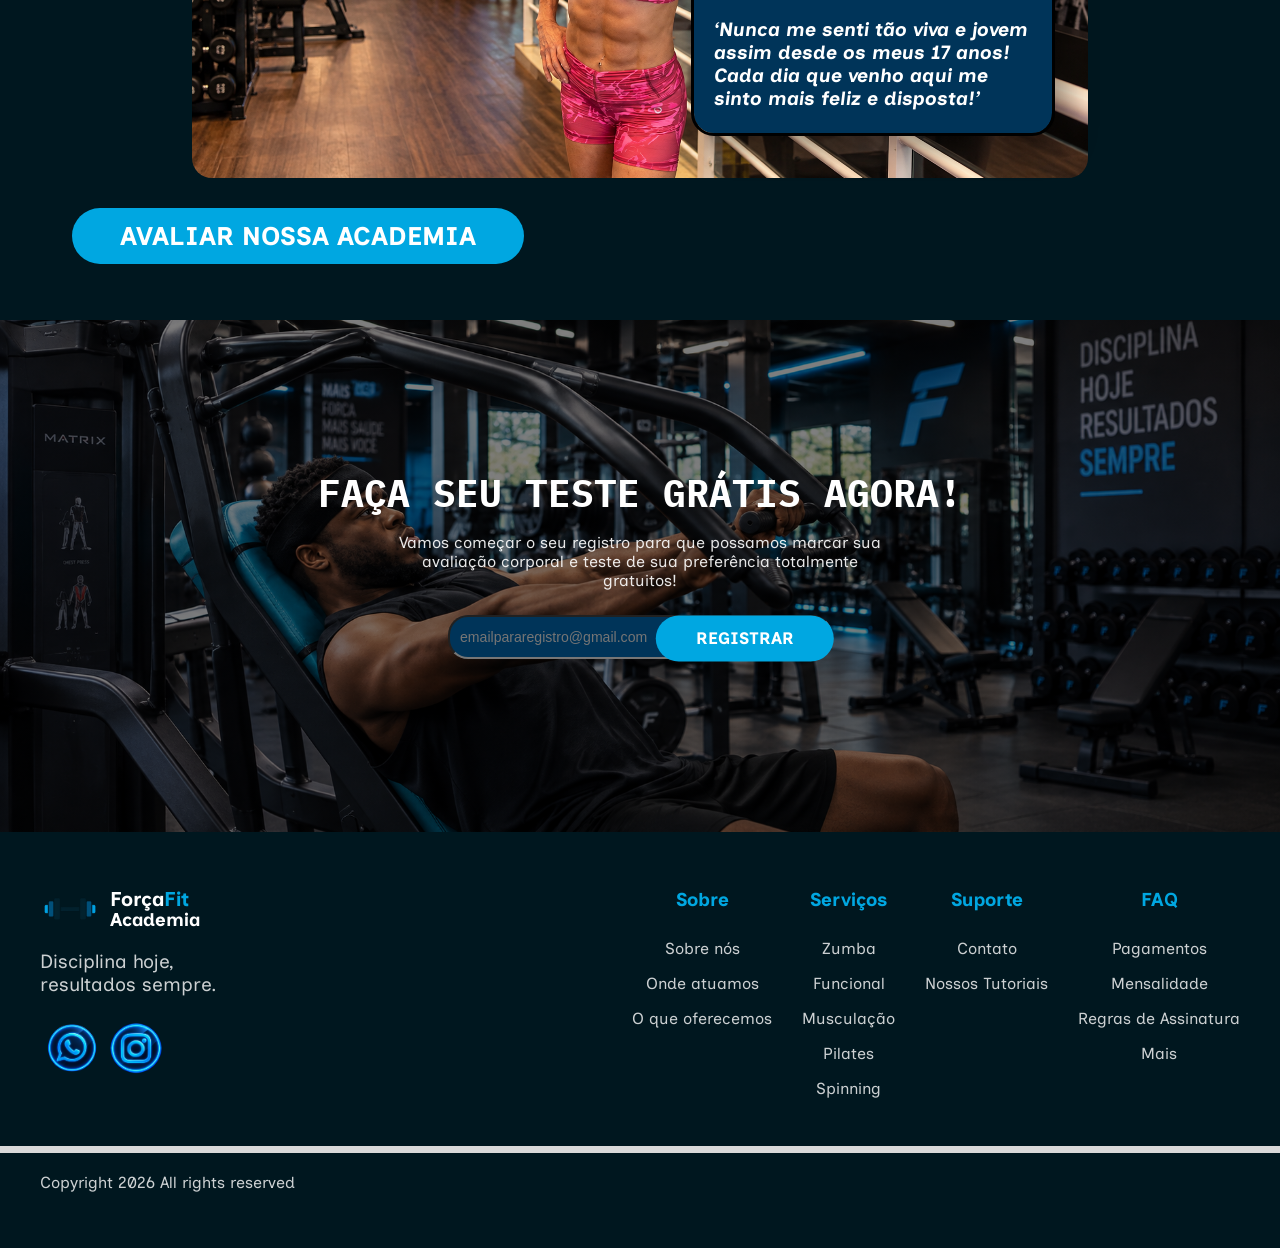
==== commit 3935789d: "correção para publicação" ====
--- a/index.html
+++ b/index.html
@@ -17,7 +17,7 @@
 
     <header id="cabecalho">
         <a href="index.html" class="logoacademia">
-            <img src="Icones/Ícone de Halteres em Azul Turquesa.png">
+            <img src="Icones/Halteres.png">
             <div class="logotexto">
                 <span class="linha1texto">Força<span class="azuldestaque">Fit</span></span>
                 <span class="linha2texto">Academia</span>
@@ -26,12 +26,12 @@
         <nav>
             <ul class="menu">   
                 <li><a href="index.html">INÍCIO</a></li>
-                <li><a href="Páginas/planos.html">PLANOS</a></li>
-                <li><a href="Páginas/contato.html">CONTATO</a></li>
-                <li><a href="Páginas/sobre.html">SOBRE NÓS</a></li>
+                <li><a href="Paginas/planos.html">PLANOS</a></li>
+                <li><a href="Paginas/contato.html">CONTATO</a></li>
+                <li><a href="Paginas/sobre.html">SOBRE NÓS</a></li>
             </ul>
         </nav>
-        <a href="/index.html"><img src="Icones/Ícone de menu neon azul.png" class="iconmenu"></a>
+        <a href="index.html"><img src="Icones/Menu.png" class="iconmenu"></a>
     </header>
 
     <main id="inicio">
@@ -39,8 +39,8 @@
     <p class="subtitulo">A sua força está presente em todos os momentos, basta você enxergar.</p>
 
     <div id="botoes-inicio">
-        <a href="Páginas/planos.html" id="botao-principal">COMEÇAR AGORA</a>
-        <a href="Páginas/sobre.html" id="botao-secundario">SABER MAIS</a>
+        <a href="Paginas/planos.html" id="botao-principal">COMEÇAR AGORA</a>
+        <a href="Paginas/sobre.html" id="botao-secundario">SABER MAIS</a>
     </div>
 
     <div id="trilho">TREINOS PERSONALIZADOS - GINÁSTICA LIVRE - DIETA PERSONALIZADA - SUPLEMENTOS - ACOMPANHAMENTO PROFISSIONAL - SAÚDE E ESTÉTICA - LONGEVIDADE</div>
@@ -54,22 +54,22 @@
                 <img src="Icones/seta.png" class="botaonav">
 
                 <div class="qualidadeselemento">
-                <img src="Icones/Ícone Neon de Treino Personalizado.png" class="iconequalidade">
+                <img src="Icones/Check.pnglist.png" class="iconequalidade">
                 <h3>ADAPTADO PARA VOCÊ</h3>
                 <p class="subtitulo">Fazemos o melhor para oferecer a melhor experiência de forma personalizada a seus objetivos, preferências e necessidades. Incluimos treinos, dieta, dicas, acompanhamento médico, entre muitos outros.</p>
-                <a href="Páginas/sobre.html" class="botaocard">Saber Mais</a>
+                <a href="Paginas/sobre.html" class="botaocard">Saber Mais</a>
                 </div>
                 <div class="qualidadeselemento">
-                <img src="Icones/Ícone Neon de Fitness_ Kettlebell, Halter e Medalha.png" class="iconequalidade">
+                <img src="Icones/Pesos.png" class="iconequalidade">
                 <h3>EQUIPAMENTOS DE ALTA QUALIDADE</h3>
                 <p class="subtitulo">Temos os melhores equipamentos do mercado para atender tanto a área de fisiculturismo e estética extrema quanto a área de saúde, cuidados e longevidade. </p>
-                <a href="Páginas/sobre.html" class="botaocard">Saber Mais</a>
+                <a href="Paginas/sobre.html" class="botaocard">Saber Mais</a>
                 </div>
                 <div class="qualidadeselemento">
-                <img src="Icones/Ícone Neon de Comunidade para Todas as Idades.png" class="iconequalidade">
+                <img src="Icones/Comunidade.png" class="iconequalidade">
                 <h3>PROFISSIONAIS PARA TODAS AS IDADES</h3>
                 <p class="subtitulo">Nossos profissionais se adaptam ao suporte necessário com o melhor proveito possível, seja para crianças até idosos. Possuímos uma equipe dedicada a analisar e identificar como aprimorar qualquer acompanhamento individual.</p>
-                <a href="Páginas/sobre.html" class="botaocard">Saber Mais</a>
+                <a href="Paginas/sobre.html" class="botaocard">Saber Mais</a>
                 </div>
 
                 <a href="index.html"><img src="Icones/seta.png" class="botaonav2"></a>  
@@ -85,7 +85,7 @@
                 <h1 class="titulo">POR QUE NOS ESCOLHER?</h1>
                 <div class = "imagemdestaque">
                     <div></div>
-                    <img src="Imagens/Força em Azul Retrocesso.png">
+                    <img src="Imagens/Azul Retrocesso.png">
                 </div>
                 <p>Desde 2015, a <span class="azuldestaque">ForçaFit Academia</span> transforma vidas através da atividade física. Oferecemos uma estrutura completa, diversas modalidades e acompanhamento personalizado para todos os níveis e idades. Nosso compromisso é proporcionar saúde, bem-estar e evolução em cada treino.</p>
 
@@ -123,22 +123,22 @@
             <h1 class="titulo">MODALIDADES FAMOSAS</h1>
             <div class="modalidades">
                 <div class="infomodalidade">
-                    <img src="Imagens/Treino Intenso na ForçaFit.png">
+                    <img src="Imagens/Spinning.png">
                     <h2 class="azuldestaque">Spinning</h2>
                     <p>Aulas intensas e dinâmicas de bicicleta indoor, ideais para melhorar o condicionamento, fortalecer as pernas e aumentar a resistência, com muita energia e motivação.</p>
                 </div>
                 <div class="infomodalidade">
-                    <img src="Imagens/Aula de Zumba em Estúdio Neon.png">
+                    <img src="Imagens/Aula de Zumba.png">
                     <h2 class="azuldestaque">Zumba</h2>
                     <p>Aulas animadas que combinam dança e exercícios aeróbicos, ideais para melhorar o condicionamento, a coordenação e queimar calorias, com muita música e diversão.</p>
                 </div>
                 <div class="infomodalidade">
-                    <img src="Imagens/Treino Funcional com Cordas na ForçaFit.png">
+                    <img src="Imagens/Cordas.png">
                     <h2 class="azuldestaque">Funcional</h2>
                     <p>Treinos dinâmicos que trabalham força, equilíbrio, agilidade e resistência, utilizando movimentos variados para melhorar o condicionamento físico e o desempenho nas atividades do dia a dia.</p>
                 </div>
                 <div class="infomodalidade">
-                    <img src="Imagens/Estúdio Pilates ForçaFit em Azul.png">
+                    <img src="Imagens/Pilates.png">
                     <h2 class="azuldestaque">Fulano Mendes</h2>
                     <p>Aulas focadas em força, flexibilidade, equilíbrio e controle corporal, ideais para melhorar a postura, fortalecer a musculatura e aumentar a qualidade de vida.</p>
                 </div>
@@ -157,15 +157,15 @@
                 <h3 class="azuldestaque">R$ <span class="textograudo">160</span><span class="textomiudo">/mês</span></h3>
                 
                 <ul>
-                    <li><img src="Icones/Ícone de Check Neon Futurista.png">Benefício p/ Cliente</li>
-                    <li><img src="Icones/Ícone de Check Neon Futurista.png">Benefício p/ Cliente</li>
-                    <li><img src="Icones/Ícone de Check Neon Futurista.png">Benefício p/ Cliente</li>
-                    <li><img src="Icones/Ícone de Check Neon Futurista.png">Benefício p/ Cliente</li>
-                    <li><img src="Icones/Ícone de Check Neon Futurista.png">Benefício p/ Cliente</li>
-                    <li><img src="Icones/Ícone de Check Neon Futurista.png">Benefício p/ Cliente</li>
+                    <li><img src="Icones/Check.png">Benefício p/ Cliente</li>
+                    <li><img src="Icones/Check.png">Benefício p/ Cliente</li>
+                    <li><img src="Icones/Check.png">Benefício p/ Cliente</li>
+                    <li><img src="Icones/Check.png">Benefício p/ Cliente</li>
+                    <li><img src="Icones/Check.png">Benefício p/ Cliente</li>
+                    <li><img src="Icones/Check.png">Benefício p/ Cliente</li>
                 </ul>
 
-                <a href="Páginas/planos.html" class="botaoplano">ASSINAR</a>
+                <a href="Paginas/planos.html" class="botaoplano">ASSINAR</a>
 
 
                 </div>
@@ -174,15 +174,15 @@
                 <h3 class="azuldestaque">R$ <span class="textograudo">175</span><span class="textomiudo">/mês</span></h3>
                 
                 <ul>
-                    <li><img src="Icones/Ícone de Check Neon Futurista.png">Benefício p/ Cliente</li>
-                    <li><img src="Icones/Ícone de Check Neon Futurista.png">Benefício p/ Cliente</li>
-                    <li><img src="Icones/Ícone de Check Neon Futurista.png">Benefício p/ Cliente</li>
-                    <li><img src="Icones/Ícone de Check Neon Futurista.png">Benefício p/ Cliente</li>
-                    <li><img src="Icones/Ícone de Check Neon Futurista.png">Benefício p/ Cliente</li>
-                    <li><img src="Icones/Ícone de Check Neon Futurista.png">Benefício p/ Cliente</li>
+                    <li><img src="Icones/Check.png">Benefício p/ Cliente</li>
+                    <li><img src="Icones/Check.png">Benefício p/ Cliente</li>
+                    <li><img src="Icones/Check.png">Benefício p/ Cliente</li>
+                    <li><img src="Icones/Check.png">Benefício p/ Cliente</li>
+                    <li><img src="Icones/Check.png">Benefício p/ Cliente</li>
+                    <li><img src="Icones/Check.png">Benefício p/ Cliente</li>
                 </ul>
 
-                <a href="Páginas/planos.html" class="botaoplano">ASSINAR</a>
+                <a href="Paginas/planos.html" class="botaoplano">ASSINAR</a>
 
 
                 </div>
@@ -192,15 +192,15 @@
                 <h3 class="azuldestaque">R$ <span class="textograudo">250</span><span class="textomiudo">/mês</span></h3>
                 
                 <ul>
-                    <li><img src="Icones/Ícone de Check Neon Futurista.png">Benefício p/ Cliente</li>
-                    <li><img src="Icones/Ícone de Check Neon Futurista.png">Benefício p/ Cliente</li>
-                    <li><img src="Icones/Ícone de Check Neon Futurista.png">Benefício p/ Cliente</li>
-                    <li><img src="Icones/Ícone de Check Neon Futurista.png">Benefício p/ Cliente</li>
-                    <li><img src="Icones/Ícone de Check Neon Futurista.png">Benefício p/ Cliente</li>
-                    <li><img src="Icones/Ícone de Check Neon Futurista.png">Benefício p/ Cliente</li>
+                    <li><img src="Icones/Check.png">Benefício p/ Cliente</li>
+                    <li><img src="Icones/Check.png">Benefício p/ Cliente</li>
+                    <li><img src="Icones/Check.png">Benefício p/ Cliente</li>
+                    <li><img src="Icones/Check.png">Benefício p/ Cliente</li>
+                    <li><img src="Icones/Check.png">Benefício p/ Cliente</li>
+                    <li><img src="Icones/Check.png">Benefício p/ Cliente</li>
                 </ul>
 
-                <a href="Páginas/planos.html" class="botaoplano">ASSINAR</a>
+                <a href="Paginas/planos.html" class="botaoplano">ASSINAR</a>
 
 
                 </div>
@@ -229,7 +229,7 @@
                 
                 </div>
 
-                <a href="Páginas/avaliar.html" id="botaoavaliar">AVALIAR NOSSA ACADEMIA</a>
+                <a href="Paginas/avaliar.html" id="botaoavaliar">AVALIAR NOSSA ACADEMIA</a>
             </div>
         </div>
     </section>
@@ -240,7 +240,7 @@
 
     <form id="formregistro">
         <input type="email" placeholder="emailpararegistro@gmail.com">
-        <a href="Páginas/registro.html" id="botaoregistro">REGISTRAR</a>
+        <a href="Paginas/registro.html" id="botaoregistro">REGISTRAR</a>
     <form>
     </section>
 
@@ -251,7 +251,7 @@
 
                 <a href="index.html" class="logoacademia">
 
-                <img src="Icones/Ícone de Halteres em Azul Turquesa.png">
+                <img src="Icones/Halteres.png">
 
                 <div class="logotexto">
                 <span class="linha1texto">Força<span class="azuldestaque">Fit</span></span>
@@ -263,8 +263,8 @@
                 <p>Disciplina hoje, resultados sempre.</p>
 
                 <div>
-                    <a href="Páginas/whatsapp.html"><img src="Icones/Ícone WhatsApp Neon Azul Futurista.png"></a>
-                    <a href="https://www.instagram.com/iphonesprimebdo/"><img src="Icones/Ícone Instagram Neon Azul Glossy.png"></a>
+                    <a href="Paginas/whatsapp.html"><img src="Icones/Whatsapp.png"></a>
+                    <a href="https://www.instagram.com/iphonesprimebdo/"><img src="Icones/Instagram.png"></a>
                 </div>
                 </div>
 
@@ -272,35 +272,35 @@
                     <div>
                         <h3 class="azuldestaque">Sobre</h3>
                         <ul>
-                            <li><a href="Páginas/sobre.html">Sobre nós</a></li>
-                            <li><a href="Páginas/sobre.html">Onde atuamos</a></li>
-                            <li><a href="Páginas/sobre.html">O que oferecemos</a></li>
+                            <li><a href="Paginas/sobre.html">Sobre nós</a></li>
+                            <li><a href="Paginas/sobre.html">Onde atuamos</a></li>
+                            <li><a href="Paginas/sobre.html">O que oferecemos</a></li>
                         </ul>
                     </div>
                     <div>
                         <h3 class="azuldestaque">Serviços</h3>
                         <ul>
-                            <li><a href="Páginas/planos.html">Zumba</a></li>
-                            <li><a href="Páginas/planos.html">Funcional</a></li>
-                            <li><a href="Páginas/planos.html">Musculação</a></li>
-                            <li><a href="Páginas/planos.html">Pilates</a></li>
-                            <li><a href="Páginas/planos.html">Spinning</a></li>
+                            <li><a href="Paginas/planos.html">Zumba</a></li>
+                            <li><a href="Paginas/planos.html">Funcional</a></li>
+                            <li><a href="Paginas/planos.html">Musculação</a></li>
+                            <li><a href="Paginas/planos.html">Pilates</a></li>
+                            <li><a href="Paginas/planos.html">Spinning</a></li>
                         </ul>
                     </div>
                     <div>
                         <h3 class="azuldestaque">Suporte</h3>
                         <ul>
-                            <li><a href="Páginas/sobre.html">Contato</a></li>
-                            <li><a href="Páginas/sobre.html">Nossos Tutoriais</a></li>
+                            <li><a href="Paginas/sobre.html">Contato</a></li>
+                            <li><a href="Paginas/sobre.html">Nossos Tutoriais</a></li>
                         </ul>
                     </div>
                     <div>
                         <h3 class="azuldestaque">FAQ</h3>
                         <ul>
-                            <li><a href="Páginas/sobre.html">Pagamentos</a></li>
-                            <li><a href="Páginas/sobre.html">Mensalidade</a></li>
-                            <li><a href="Páginas/sobre.html">Regras de Assinatura</a></li>
-                            <li><a href="Páginas/sobre.html">Mais</a></li>
+                            <li><a href="Paginas/sobre.html">Pagamentos</a></li>
+                            <li><a href="Paginas/sobre.html">Mensalidade</a></li>
+                            <li><a href="Paginas/sobre.html">Regras de Assinatura</a></li>
+                            <li><a href="Paginas/sobre.html">Mais</a></li>
                         </ul>
                     </div>
                 </div>
--- a/style.css
+++ b/style.css
@@ -357,7 +357,7 @@
 
 #divisao
 {
-    background-image: url(Imagens/Academia\ ForçaFit\ em\ Azul\ Neon.png);
+    background-image: url("Imagens/Academia.png");
     background-size: cover;
     background-position: center 35%;
     min-height: 45vw;
@@ -568,7 +568,7 @@
 {
     position: relative;
 
-    background-image: url("Imagens/Treino\ com\ força\ e\ confiança.png");
+    background-image: url("Imagens/Dona.png");
     background-size: cover;
 
     min-width: 70vw;
@@ -618,7 +618,7 @@
 
 #areacadastro
 {
-    background-image: linear-gradient(rgba(0, 0, 0, 0.5), rgba(0, 0, 0, 0.5)), url('Imagens/Pressão\ e\ disciplina\ na\ academia.png');
+    background-image: linear-gradient(rgba(0, 0, 0, 0.5), rgba(0, 0, 0, 0.5)), url("Imagens/Disciplina.png");
     background-size: cover;
     background-position: 75% center;
 
